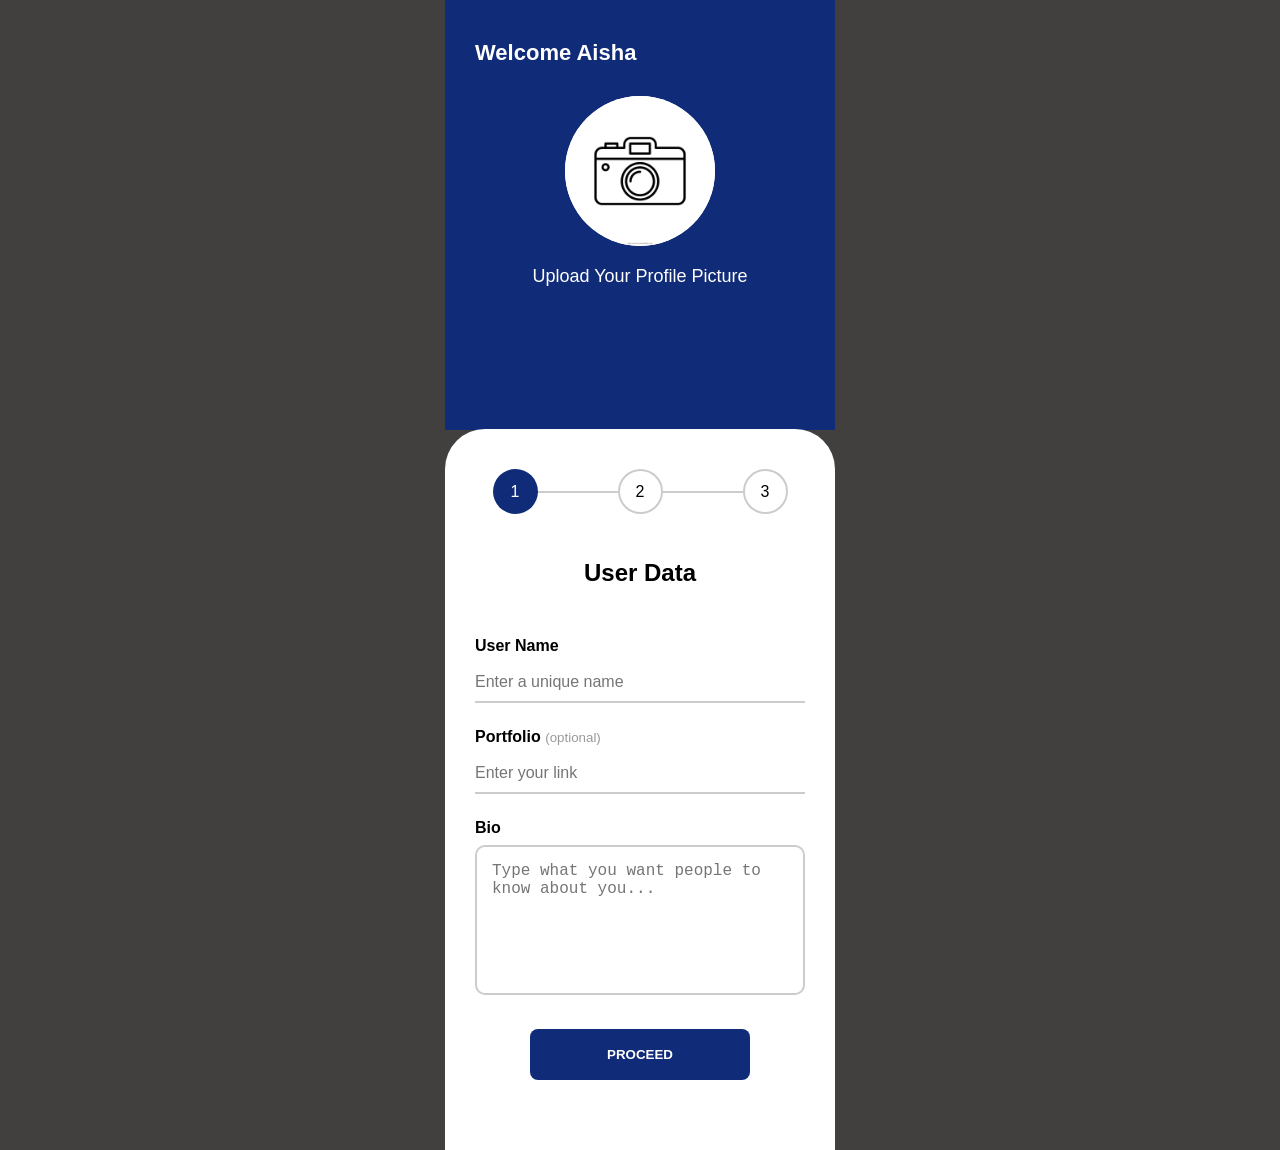
==== Index.html @ bd7b889c "Add project" ====
<!DOCTYPE html>
<html lang="en">
<head>
    <meta charset="UTF-8">
    <meta name="viewport" content="width=device-width, initial-scale=1.0">
    <title>Tekx-final project</title>
    <link rel="stylesheet" href="style.css">
</head>
<body>
     <div class="top">
        <h2>Welcome Aisha</h2>

        <div class="camera">
           <img src="Capa.png.jfif" alt="camera">
        </div>

        <p>Upload Your Profile Picture</p>
    </div>


    <div class="form-box">

        <div class="steps">
            <span class="active">1</span>
            <div class="line"></div>
            <span>2</span>
            <div class="line"></div>
            <span>3</span>
        </div>

        <h2 class="title">User Data</h2>


        <label>User Name</label>
        <input type="text" placeholder="Enter a unique name">


        <label>Portfolio <small>(optional)</small></label>
        <input type="text" placeholder="Enter your link">


        <label>Bio</label>
        <textarea placeholder="Type what you want people to know about you..."></textarea>


        <button>PROCEED</button>

</body>
</html>
---- style.css ----
* {
    box-sizing: border-box;
    margin: 0;
    padding: 0;
}

body {
    font-family: Arial, sans-serif;
    background: #423f3f;
}

.top {
    width: 390px;
    height: 430px;
    margin: auto;
    background: #102b78;
    color: white;
    padding: 40px 30px;
}

.top h2 {
    font-size: 22px;
    margin-bottom: 30px;
}

.camera ,img{
    width: 150px;
    height: 150px;
    background: white;
    border-radius: 50%;

    margin: 0 auto;

    display: flex;
    justify-content: center;
    align-items: center;

    font-size: 50px;
}

.top p {
    text-align: center;
    font-size: 18px;
    margin-top: 20px;
}

.form-box {
    width: 390px;
    min-height: 650px;

    margin: -1px auto 0;

    background: white;

    padding: 40px 30px;

    border-radius: 40px 40px 0 0;
}

.steps {
    display: flex;
    align-items: center;
    justify-content: center;

    margin-bottom: 45px;
}

.steps span {
    width: 45px;
    height: 45px;

    border: 2px solid #ccc;
    border-radius: 50%;

    display: flex;
    align-items: center;
    justify-content: center;
}

.steps .active {
    background: #102b78;
    color: white;
    border: none;
}

.line {
    width: 80px;
    height: 2px;
    background: #ccc;
}


.title {
    text-align: center;
    margin-bottom: 50px;
}

label {
    display: block;
    font-weight: bold;
    margin-top: 25px;
    margin-bottom: 8px;
}

small {
    color: #999;
    font-weight: normal;
}


input {
    width: 100%;
    padding: 10px 0;

    border: none;
    border-bottom: 2px solid #ccc;

    font-size: 16px;
    outline: none;
}


textarea {
    width: 100%;
    height: 150px;

    padding: 15px;

    border: 2px solid #ccc;
    border-radius: 10px;

    font-size: 16px;

    resize: none;
}


button {
    display: block;

    width: 220px;
    padding: 18px;

    margin: 30px auto;

    background: #102b78;
    color: white;

    border: none;
    border-radius: 8px;

    font-weight: bold;
}
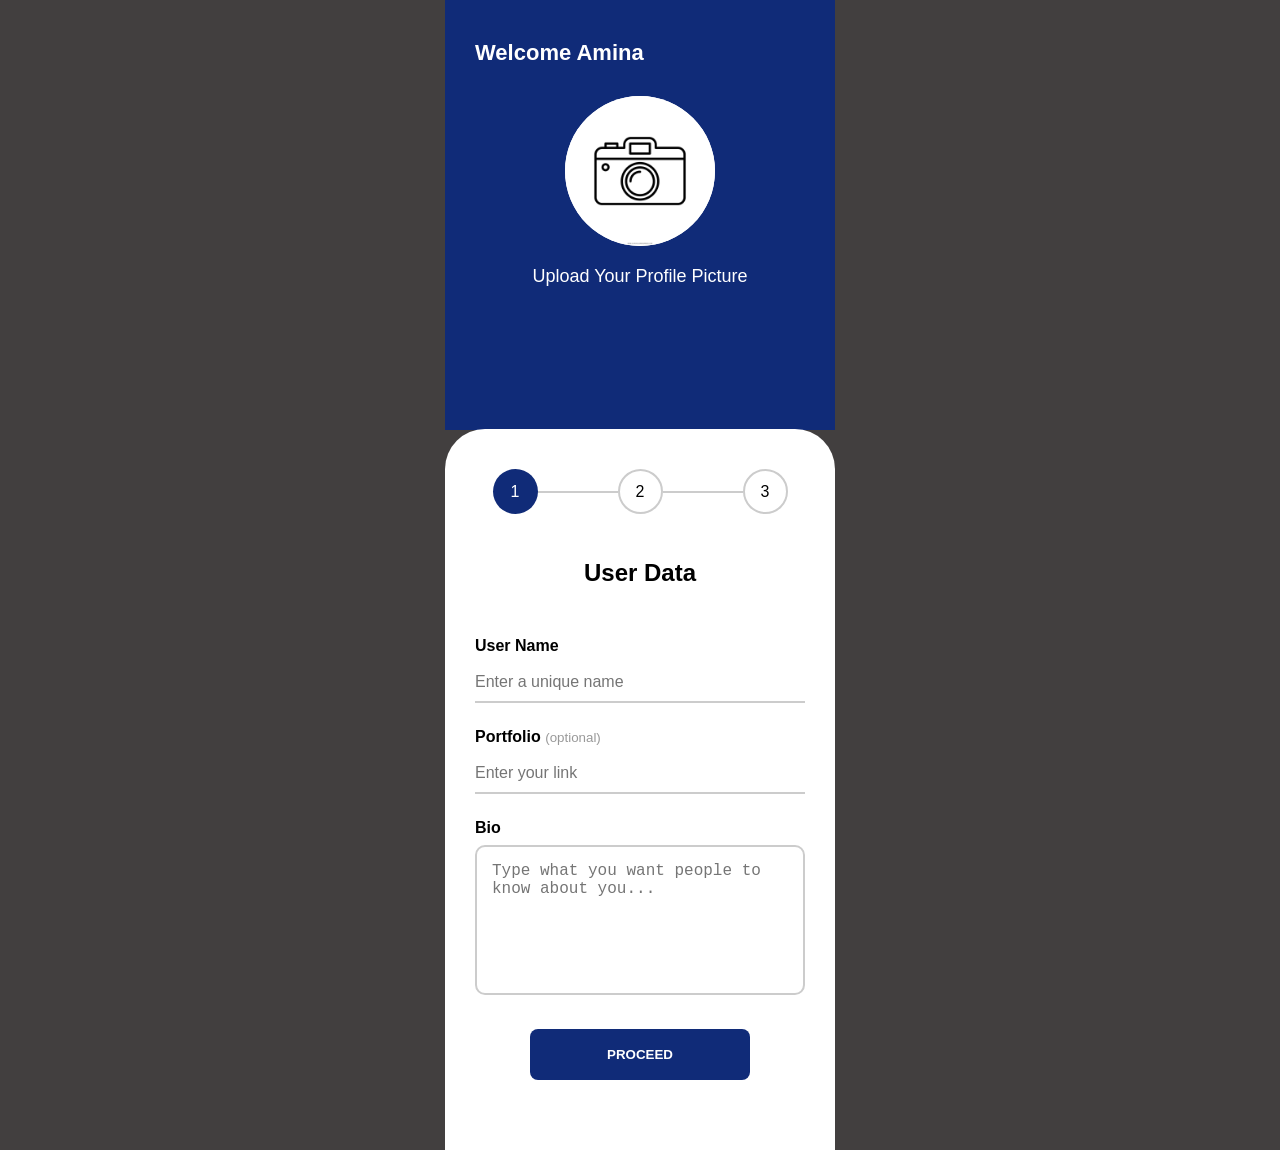
==== commit 4895ce6e: "Add project" ====
--- a/Index.html
+++ b/Index.html
@@ -8,7 +8,7 @@
 </head>
 <body>
      <div class="top">
-        <h2>Welcome Aisha</h2>
+        <h2>Welcome Amina</h2>
 
         <div class="camera">
            <img src="Capa.png.jfif" alt="camera">
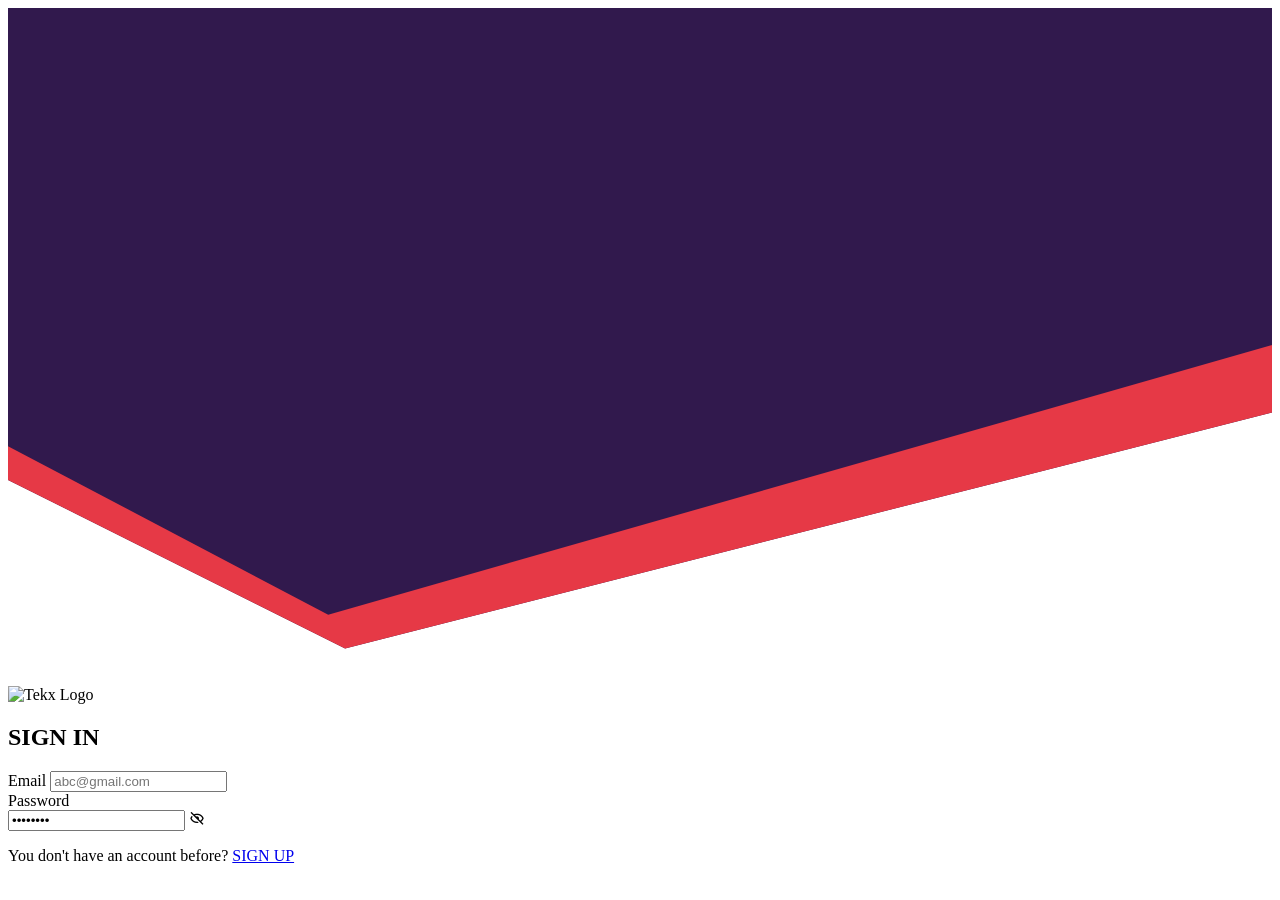
==== commit b891edb0: "Update the signpage layout to match the Figma design" ====
--- a/Index.html
+++ b/Index.html
@@ -3,47 +3,59 @@
 <head>
     <meta charset="UTF-8">
     <meta name="viewport" content="width=device-width, initial-scale=1.0">
-    <title>Tekx-final project</title>
-    <link rel="stylesheet" href="style.css">
+    <title>Tekx - Sign In</title>
+    <link rel="stylesheet" href="./css/signin.css">
+    <!-- Boxicons -->
+    <link href="https://unpkg.com/boxicons@2.1.4/css/boxicons.min.css" rel="stylesheet">
 </head>
 <body>
-     <div class="top">
-        <h2>Welcome Amina</h2>
+    <div class="container">
+        <!-- Top Banner Header -->
+        <header class="header-bg">
+            <svg class="header-svg" viewBox="0 0 375 200" fill="none" xmlns="http://www.w3.org/2000/svg">
+                <path d="M0 0H375V120L100 190L0 140V0Z" fill="#31194D"/>
+                <path d="M0 130L95 180L375 100V120L100 190L0 140V130Z" fill="#E63946"/>
+            </svg>
+            <div class="logo-container">
+                <img src="asset/images/mmm.png" alt="Tekx Logo" class="logo">
+            </div>
+        </header>
 
-        <div class="camera">
-           <img src="Capa.png.jfif" alt="camera">
-        </div>
+        <!-- Main Sign In Form -->
+        <main class="form-wrapper">
+            <h2 class="title">SIGN IN</h2>
 
-        <p>Upload Your Profile Picture</p>
+            <form action="#" class="signin-form">
+                <div class="input-group">
+                    <label for="email">Email</label>
+                    <input type="email" id="email" placeholder="abc@gmail.com" required>
+                </div>
+
+                <div class="input-group password-group">
+                    <label for="password">Password</label>
+                    <div class="password-input-wrapper">
+                        <input type="password" id="password" value="********" required>
+                        <i class="bx bx-hide toggle-icon" id="togglePassword"></i>
+                    </div>
+                </div>
+
+                <p class="signup-link">
+                    You don't have an account before? <a href="signup.html">SIGN UP</a>
+                </p>
+            </form>
+        </main>
     </div>
 
+    <script>
+        const togglePassword = document.querySelector('#togglePassword');
+        const password = document.querySelector('#password');
 
-    <div class="form-box">
-
-        <div class="steps">
-            <span class="active">1</span>
-            <div class="line"></div>
-            <span>2</span>
-            <div class="line"></div>
-            <span>3</span>
-        </div>
-
-        <h2 class="title">User Data</h2>
-
-
-        <label>User Name</label>
-        <input type="text" placeholder="Enter a unique name">
-
-
-        <label>Portfolio <small>(optional)</small></label>
-        <input type="text" placeholder="Enter your link">
-
-
-        <label>Bio</label>
-        <textarea placeholder="Type what you want people to know about you..."></textarea>
-
-
-        <button>PROCEED</button>
-
+        togglePassword.addEventListener('click', function () {
+            const type = password.getAttribute('type') === 'password' ? 'text' : 'password';
+            password.setAttribute('type', type);
+            this.classList.toggle('bx-show');
+            this.classList.toggle('bx-hide');
+        });
+    </script>
 </body>
 </html>
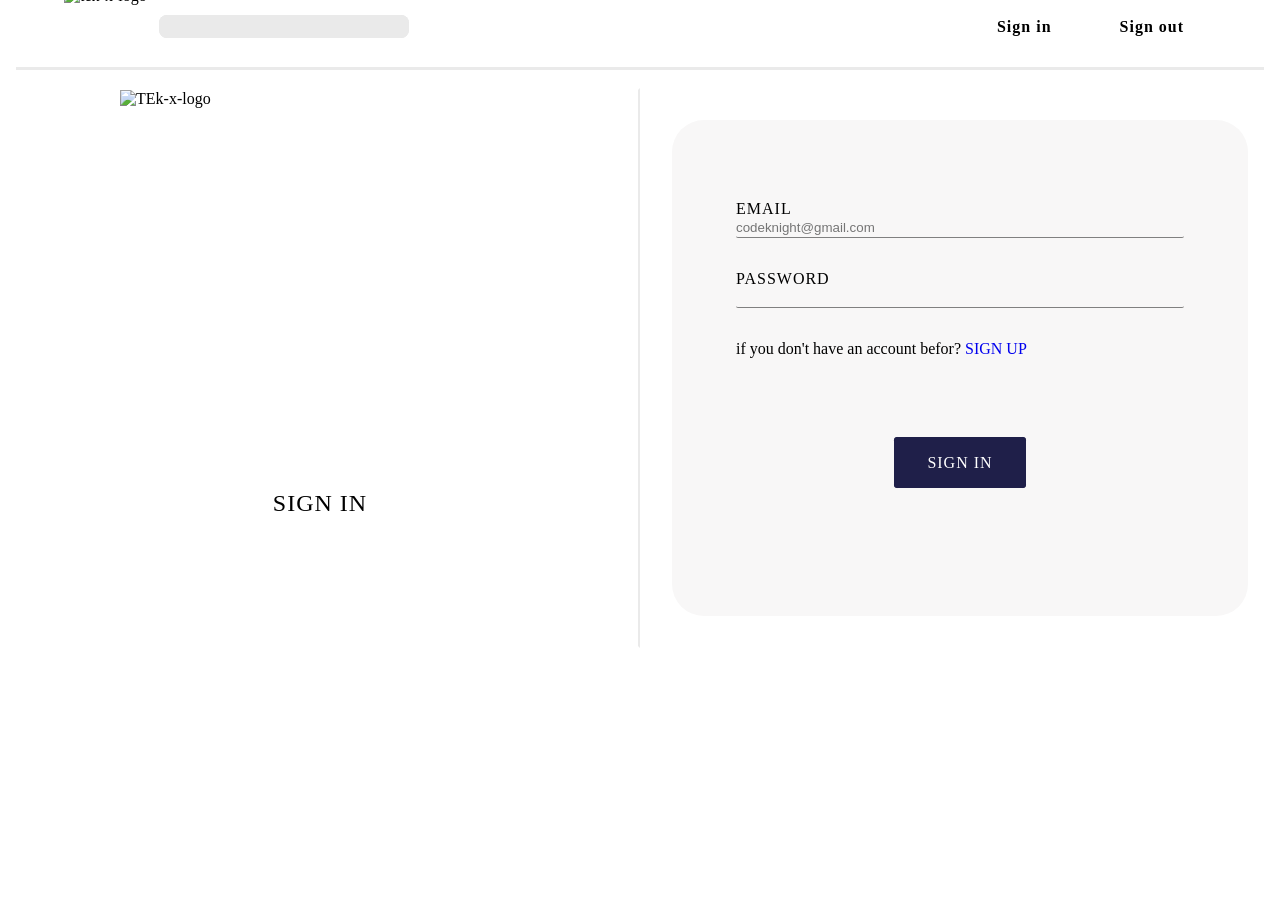
==== commit 2dd5e85d: "Initial commit" ====
--- a/Index.html
+++ b/Index.html
@@ -3,59 +3,53 @@
 <head>
     <meta charset="UTF-8">
     <meta name="viewport" content="width=device-width, initial-scale=1.0">
-    <title>Tekx - Sign In</title>
-    <link rel="stylesheet" href="./css/signin.css">
-    <!-- Boxicons -->
-    <link href="https://unpkg.com/boxicons@2.1.4/css/boxicons.min.css" rel="stylesheet">
+    <meta http-equiv="X-UA-Compatible" content="ie=edge">
+    <title>Tek-x-signin</title>
+    <!-- style -->
+    <link rel="stylesheet" href="./Style.css">
+
+    <!-- box icon -->
+    <link href="asset/boxicons/css/boxicons.min.css" rel="stylesheet">
+    
 </head>
 <body>
-    <div class="container">
-        <!-- Top Banner Header -->
-        <header class="header-bg">
-            <svg class="header-svg" viewBox="0 0 375 200" fill="none" xmlns="http://www.w3.org/2000/svg">
-                <path d="M0 0H375V120L100 190L0 140V0Z" fill="#31194D"/>
-                <path d="M0 130L95 180L375 100V120L100 190L0 140V130Z" fill="#E63946"/>
-            </svg>
-            <div class="logo-container">
-                <img src="asset/images/mmm.png" alt="Tekx Logo" class="logo">
+        <nav class="nav">
+                <div class="logo_search">
+                    <div class="wrap">
+                            <img src="asset/images/yyy.png" alt="tek-x-logo" class="nav-logo">
+                            <form action="">
+                                <input type="text">
+                                <button type="submit"><i class="bx bx bx-search" aria-hidden="true"></i></button>
+                            </form>
+                    </div>
+                       
+                    <div class="inout">
+                            <a href="#" class="sign">Sign in</a>
+                            <a href="#" class="sign">Sign out</a>
+                        </div>
+                </div>
+            </nav>
+  <section class="wrapper">
+      <div class="svg">
+           <img src="asset/svg/tek-x.svg" alt="" class="up">  
+          <div class="img-text">
+            <img src="asset/images/mmm.png" alt="TEk-x-logo" class="down">
+            <p class="user">sign in</p>
+          </div>
+        </div>
+        <div class="info">
+            <p>Email</p>
+            <input type="email" placeholder="codeknight@gmail.com">
+            <p>password</p>
+            <input type="password" id="password">
+            <span class="show-password"><i class="bx bx bx-show-alt"
+                aria-hidden="true" id="show-alt" onclick="toggle()"></i></span>
+            <p class="before">if You don't have an account befor? <a href="signup.html" class="before_ancor">sign up</a></p>
+            <div class="bottons_control">
+                <a class="sign" href="welcome.html">sign in</a>
             </div>
-        </header>
-
-        <!-- Main Sign In Form -->
-        <main class="form-wrapper">
-            <h2 class="title">SIGN IN</h2>
-
-            <form action="#" class="signin-form">
-                <div class="input-group">
-                    <label for="email">Email</label>
-                    <input type="email" id="email" placeholder="abc@gmail.com" required>
-                </div>
-
-                <div class="input-group password-group">
-                    <label for="password">Password</label>
-                    <div class="password-input-wrapper">
-                        <input type="password" id="password" value="********" required>
-                        <i class="bx bx-hide toggle-icon" id="togglePassword"></i>
-                    </div>
-                </div>
-
-                <p class="signup-link">
-                    You don't have an account before? <a href="signup.html">SIGN UP</a>
-                </p>
-            </form>
-        </main>
-    </div>
-
-    <script>
-        const togglePassword = document.querySelector('#togglePassword');
-        const password = document.querySelector('#password');
-
-        togglePassword.addEventListener('click', function () {
-            const type = password.getAttribute('type') === 'password' ? 'text' : 'password';
-            password.setAttribute('type', type);
-            this.classList.toggle('bx-show');
-            this.classList.toggle('bx-hide');
-        });
-    </script>
+        </div>
+  </section>
+  <script src="/asset/javascript/showpassword.js"></script>
 </body>
 </html>
--- a/Style.css
+++ b/Style.css
@@ -0,0 +1,280 @@
+nav {
+  display: flex;
+  width: 100%;
+  min-height: 3.5rem;
+  background: #fff;
+  align-items: center;
+  padding: 0.75rem 1rem;
+}
+nav .logo_search {
+  display: flex;
+  justify-content: space-between;
+  align-items: center;
+}
+nav .logo_search .wrap {
+  display: flex;
+  align-items: center;
+  gap: 0.75rem;
+}
+nav .logo_search .wrap form {
+  border-radius: 0.5rem;
+  background: rgba(0, 0, 0, 0.1);
+  position: relative;
+}
+@media (min-width: 992px) {
+  nav {
+    height: 3.5rem;
+  }
+  nav .logo_search {
+    width: inherit;
+    display: flex;
+    justify-content: space-between;
+    align-items: center;
+    padding: 0 3rem;
+    border-bottom: 3px solid #eaeaea;
+  }
+  nav .logo_search .inout a {
+    margin: 0 2rem;
+  }
+  nav .logo_search .wrap {
+    display: flex;
+    justify-content: space-between;
+    align-items: center;
+  }
+  nav .logo_search .wrap form {
+    border-radius: 0.5rem;
+    background: rgba(0, 0, 0, 0.1);
+    position: relative;
+  }
+  nav .logo_search .wrap form input {
+    border-radius: 0.5rem;
+    border: none;
+    width: 100%;
+    height: 100%;
+    font-size: 0.6em;
+    display: block;
+    background: #eaeaea;
+    padding: 6px 10em 6px 3em;
+  }
+  nav .logo_search .wrap form button {
+    position: absolute;
+    top: 2px;
+    left: 0.5rem;
+    width: 20px;
+    height: 100%;
+    border-radius: 50%;
+    background: none;
+    border: none;
+  }
+  nav .logo_search img {
+    widows: 5rem;
+    height: 5rem;
+  }
+  nav .logo_search .sign {
+    color: #000;
+    letter-spacing: 1px;
+    font-weight: bold;
+  }
+}
+
+@media (min-width: 992px) {
+  .wrapper {
+    height: 100vh;
+    display: flex;
+    flex-direction: column;
+    justify-content: center;
+  }
+}
+@media (min-width: 992px) {
+  .wrapper .upper {
+    margin-bottom: 10rem;
+  }
+}
+@media (min-width: 992px) {
+  .wrapper .upper .svg-img {
+    width: 12rem;
+    height: 12rem;
+  }
+}
+
+* {
+  margin: 0;
+  padding: 0;
+  box-sizing: border-box;
+  text-decoration: none;
+  outline: none;
+}
+
+body {
+  min-height: 100vh;
+}
+
+.wrapper {
+  height: 100%;
+  display: grid;
+  grid-template-rows: 30% 70%;
+}
+@media (min-width: 992px) {
+  .wrapper {
+    padding: 2rem 0 3rem 0;
+    grid-template-columns: repeat(12, 1fr);
+    grid-template-rows: 35rem;
+    grid-template-areas: "h h h h h h c c c c c c";
+  }
+}
+.wrapper .svg {
+  position: relative;
+}
+@media (min-width: 992px) {
+  .wrapper .svg {
+    position: relative;
+    border: 2px solid gray;
+    border-right-color: #eaeaea;
+    border-top-color: #fff;
+    border-bottom-color: #fff;
+    border-left-color: #fff;
+    grid-area: h;
+    display: grid;
+  }
+}
+.wrapper .svg .up {
+  max-width: 75%;
+  min-width: 65px;
+}
+@media (min-width: 992px) {
+  .wrapper .svg .up {
+    display: none;
+    width: 0;
+  }
+}
+.wrapper .svg .img-text {
+  display: flex;
+  justify-content: flex-end;
+  flex-direction: column;
+  align-items: center;
+  right: 100%;
+  left: 50%;
+  top: 115%;
+  bottom: 50%;
+  position: absolute;
+}
+@media (min-width: 992px) {
+  .wrapper .svg .img-text {
+    right: 0;
+    left: 0;
+    top: 0;
+    bottom: 100%;
+    position: relative;
+    display: flex;
+    justify-content: flex-start;
+    flex-direction: column;
+    align-items: center;
+  }
+}
+.wrapper .svg .img-text .down {
+  width: 4rem;
+  height: 4rem;
+}
+@media (min-width: 992px) {
+  .wrapper .svg .img-text .down {
+    width: 25rem;
+    height: 25rem;
+  }
+}
+.wrapper .svg .user {
+  font-weight: normal;
+  text-transform: uppercase;
+  letter-spacing: 1px;
+  text-align: center;
+  font-size: 1.3em;
+}
+@media (min-width: 992px) {
+  .wrapper .svg .user {
+    font-size: 1.5rem;
+  }
+}
+.wrapper .info {
+  display: flex;
+  flex-direction: column;
+  margin-top: 4rem;
+}
+@media (min-width: 992px) {
+  .wrapper .info {
+    grid-area: c;
+    margin: 2rem;
+    background: #f8f7f7;
+    border-radius: 2rem;
+    padding: 3rem;
+  }
+  .wrapper .info .name-paragraph, .wrapper .info .phone-paragraph, .wrapper .info .birth-paragraph, .wrapper .info .gender-paragraph {
+    margin: 0.5rem 0;
+  }
+}
+.wrapper .info input {
+  margin: 0 1rem;
+  height: 3rem;
+  border: 1px solid black;
+  border-radius: 2px;
+  padding: 0.5rem;
+}
+@media (min-width: 992px) {
+  .wrapper .info input {
+    border: none;
+    border-bottom: 1px solid gray;
+    background: #f8f7f7;
+    padding: 0;
+  }
+}
+.wrapper .info .show-password {
+  display: flex;
+  justify-content: flex-end;
+  margin: 0 2rem 0 0;
+  position: relative;
+}
+.wrapper .info .show-password i {
+  position: fixed;
+  transform: translate(0, -150%);
+  font-size: 1.5rem;
+  color: gray;
+}
+.wrapper .info p {
+  margin: 0 1rem;
+  padding-top: 1rem;
+  font-weight: normal;
+  text-transform: uppercase;
+  letter-spacing: 1px;
+}
+@media (min-width: 992px) {
+  .wrapper .info p {
+    margin: 0 1rem;
+    padding-top: 2rem;
+  }
+}
+.wrapper .info .before {
+  text-transform: lowercase;
+  letter-spacing: 0;
+}
+.wrapper .info .before .before_ancor {
+  text-transform: uppercase;
+}
+.wrapper .info .bottons_control {
+  margin: 3rem auto;
+  padding: 3rem 0;
+}
+.wrapper .info .bottons_control .sign {
+  padding: 1rem 2rem;
+  border-radius: 0.2rem;
+  outline: none;
+  border: 1px solid rgb(31, 31, 73);
+  margin: 1rem;
+  font-weight: normal;
+  text-transform: uppercase;
+  letter-spacing: 1px;
+  background: rgb(31, 31, 73);
+  color: #fff;
+}
+@media (max-width: 420px) {
+  .wrapper .info .bottons_control .sign {
+    padding: 0.7rem 1.3rem;
+  }
+}/*# sourceMappingURL=signin.css.map */
